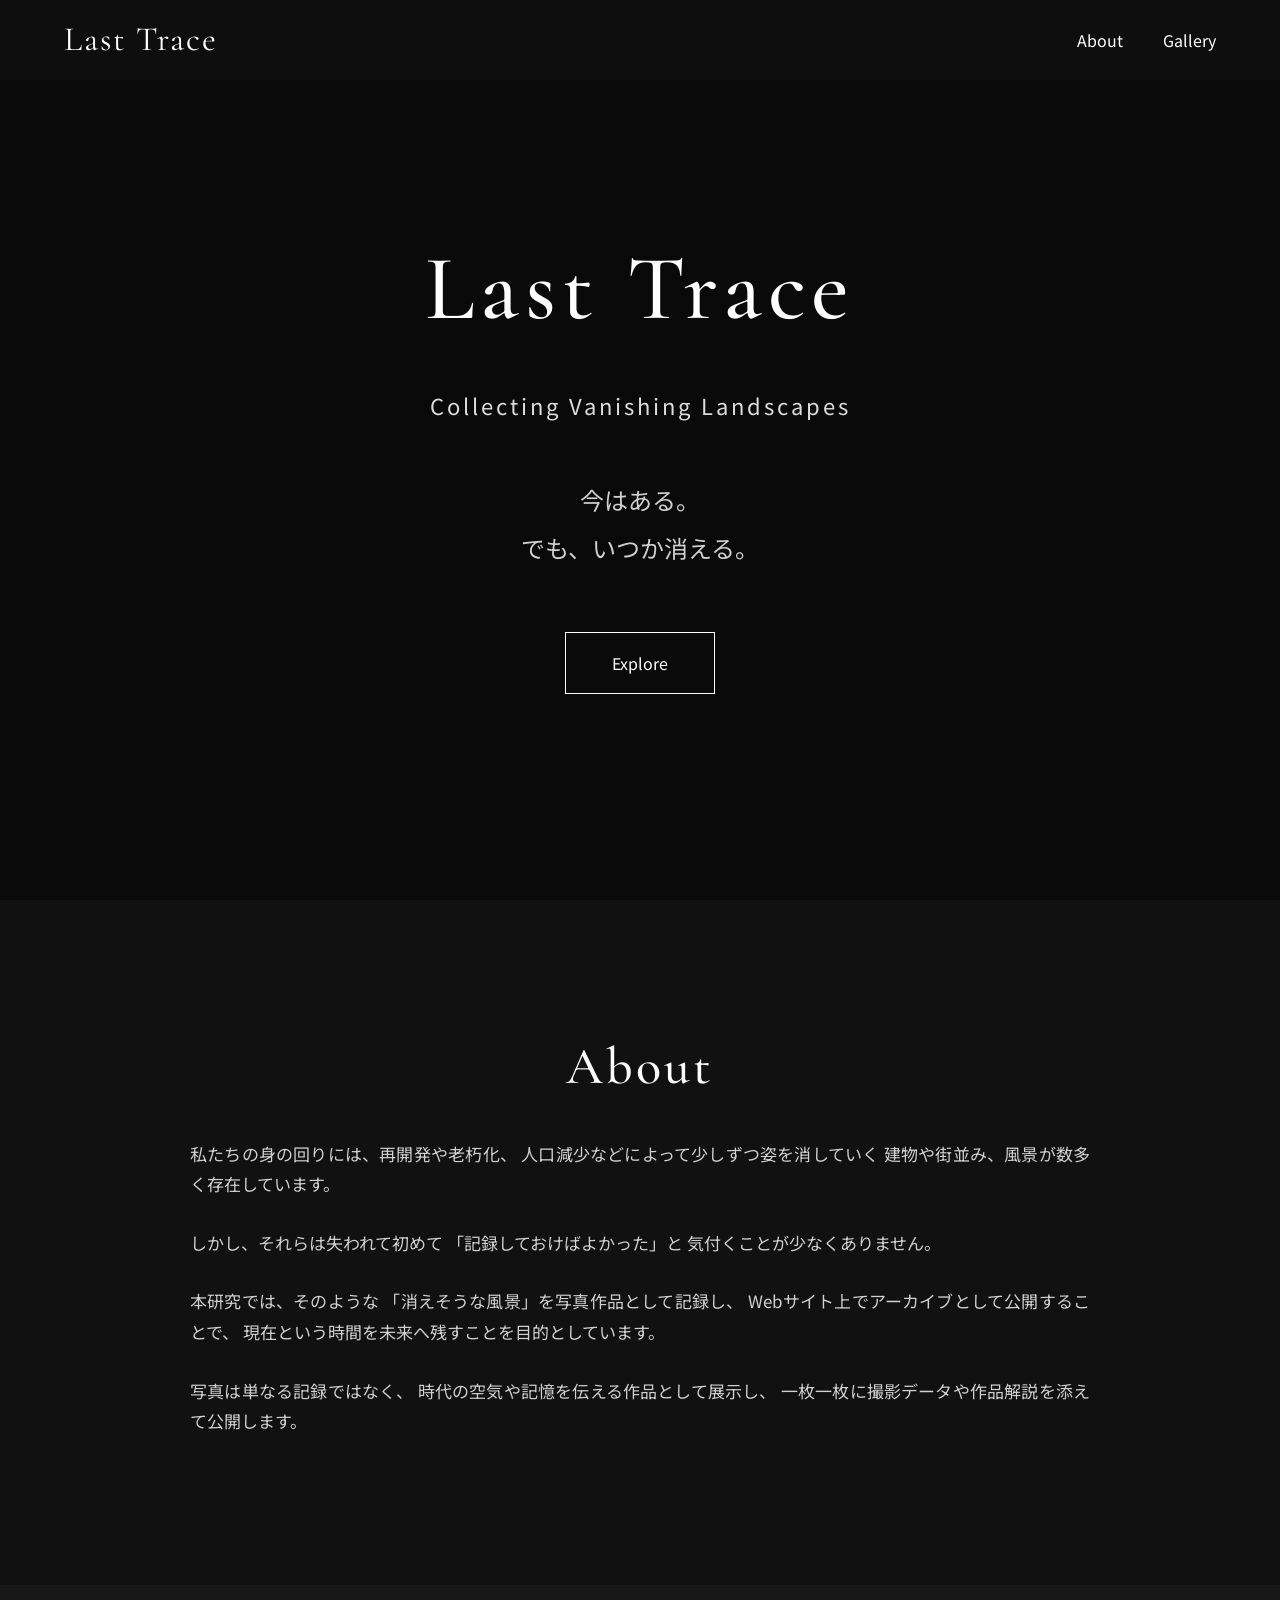
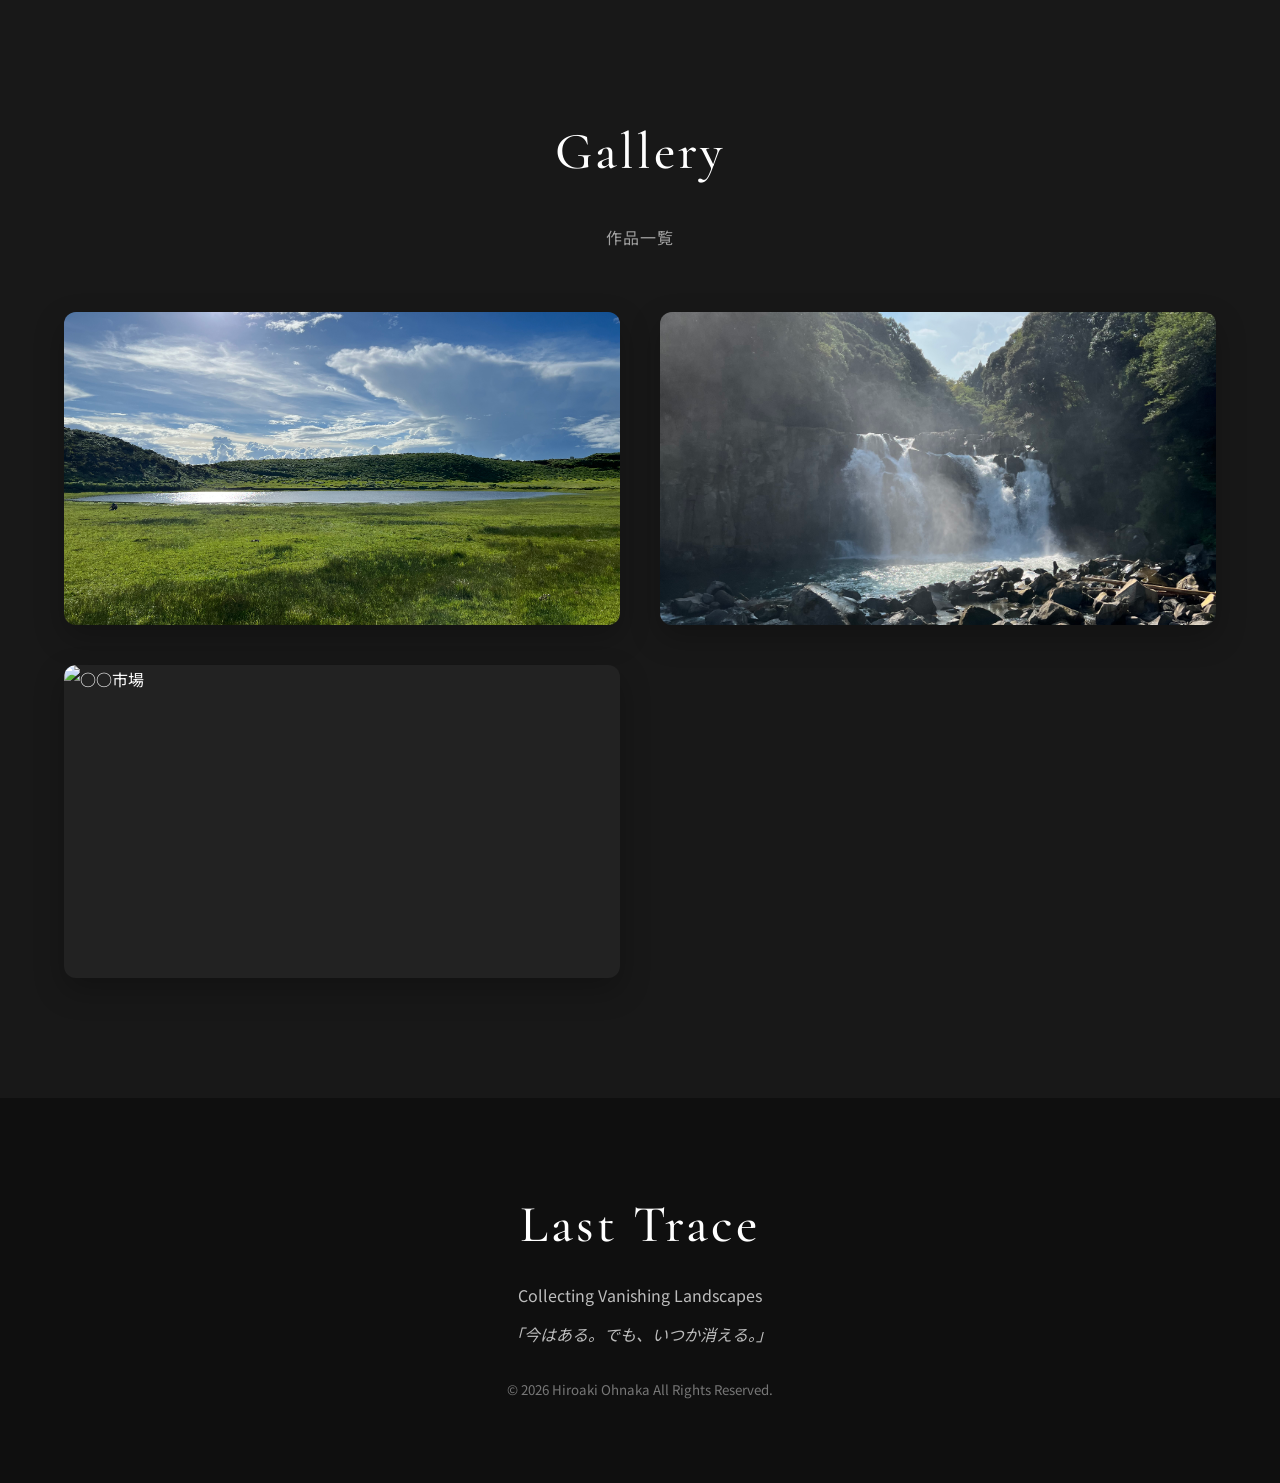
==== index.html @ 3a3859e5 "Add files via upload" ====
<!DOCTYPE html>
<html lang="ja">

<head>

    <meta charset="UTF-8">

    <meta name="viewport"
          content="width=device-width, initial-scale=1.0">

    <title>Last Trace | Collecting Vanishing Landscapes</title>

    <meta name="description"
          content="消えゆく風景を記録する写真アーカイブ">

    <!-- Google Fonts -->

    <link rel="preconnect"
          href="https://fonts.googleapis.com">

    <link rel="preconnect"
          href="https://fonts.gstatic.com"
          crossorigin>

    <link href="https://fonts.googleapis.com/css2?family=Cormorant+Garamond:wght@400;500;600&family=Noto+Sans+JP:wght@300;400;500;700&display=swap"
          rel="stylesheet">

    <link rel="stylesheet"
          href="style.css">

</head>

<body>

<!-- ===========================
 Header
============================ -->

<header class="header">

    <div class="container header-container">

        <a href="index.html"
           class="logo">

            Last Trace

        </a>

        <nav>

            <ul class="nav-menu">

                <li>

                    <a href="#about">

                        About

                    </a>

                </li>

                <li>

                    <a href="#gallery">

                        Gallery

                    </a>

                </li>

            </ul>

        </nav>

    </div>

</header>

<!-- ===========================
 Hero
============================ -->

<section class="hero">

    <div class="hero-overlay"></div>

    <div class="hero-content">

        <h1>

            Last Trace

        </h1>

        <p class="hero-subtitle">

            Collecting Vanishing Landscapes

        </p>

        <p class="hero-copy">

            今はある。<br>

            でも、いつか消える。

        </p>

        <a href="#about"
           class="hero-button">

            Explore

        </a>

    </div>

</section>

<!-- ===========================
 About
============================ -->

<section id="about">

    <div class="container">

        <h2>

            About

        </h2>

        <div class="about-content">

            <p>

                私たちの身の回りには、再開発や老朽化、
                人口減少などによって少しずつ姿を消していく
                建物や街並み、風景が数多く存在しています。

            </p>

            <p>

                しかし、それらは失われて初めて
                「記録しておけばよかった」と
                気付くことが少なくありません。

            </p>

            <p>

                本研究では、そのような
                「消えそうな風景」を写真作品として記録し、
                Webサイト上でアーカイブとして公開することで、
                現在という時間を未来へ残すことを目的としています。

            </p>

            <p>

                写真は単なる記録ではなく、
                時代の空気や記憶を伝える作品として展示し、
                一枚一枚に撮影データや作品解説を添えて公開します。

            </p>

        </div>

    </div>

</section>

<!-- ===========================
 Gallery
============================ -->

<section id="gallery">

    <div class="container">

        <h2>

            Gallery

        </h2>

        <p class="gallery-text">

            作品一覧

        </p>

        <!--
        ここにJavaScriptが作品を自動生成します
        -->

        <div id="gallery-grid">

        </div>

                <!-- Galleryはphotos.jsから自動生成されます -->

    </div>

</section>

<!-- ===========================
 Footer
============================ -->

<footer>

    <div class="container footer-content">

        <h2>

            Last Trace

        </h2>

        <p>

            Collecting Vanishing Landscapes

        </p>

        <p class="footer-message">

            「今はある。でも、いつか消える。」

        </p>

        <small>

            © 2026 Hiroaki Ohnaka All Rights Reserved.

        </small>

    </div>

</footer>

<!-- ===========================
 JavaScript
============================ -->

<script src="photos.js"></script>

<script src="script.js"></script>

</body>

</html>
---- style.css ----
/* ==========================================
   Last Trace
   Version 3.0
========================================== */

/* ---------- Reset ---------- */

* {
    margin: 0;
    padding: 0;
    box-sizing: border-box;
}

html {
    scroll-behavior: smooth;
}

body {
    background: #111;
    color: #fff;
    font-family: "Noto Sans JP", sans-serif;
    line-height: 1.8;
    overflow-x: hidden;
}

img {
    width: 100%;
    display: block;
}

a {
    text-decoration: none;
    color: inherit;
}

ul {
    list-style: none;
}

/* ---------- Common ---------- */

.container {
    width: min(90%, 1200px);
    margin: auto;
}

section {
    padding: 120px 0;
}

h1,
h2,
.logo {
    font-family: "Cormorant Garamond", serif;
}

h2 {
    font-size: 52px;
    font-weight: 500;
    letter-spacing: 3px;
    text-align: center;
    margin-bottom: 25px;
}

p {
    color: #d0d0d0;
}

/* ==========================================
   Header
========================================== */

.header {

    position: fixed;

    top: 0;

    left: 0;

    width: 100%;

    z-index: 1000;

    background: rgba(17,17,17,.82);

    backdrop-filter: blur(14px);

    transition: .4s;
}

.header-container {

    display: flex;

    justify-content: space-between;

    align-items: center;

    height: 80px;
}

.logo {

    font-size: 34px;

    letter-spacing: 2px;
}

.nav-menu {

    display: flex;

    gap: 40px;
}

.nav-menu a {

    position: relative;

    transition: .3s;
}

.nav-menu a::after {

    content: "";

    position: absolute;

    left: 0;

    bottom: -6px;

    width: 0;

    height: 1px;

    background: white;

    transition: .3s;
}

.nav-menu a:hover::after {

    width: 100%;
}

/* ==========================================
   Hero
========================================== */

.hero {

    position: relative;

    width: 100%;

    height: 100vh;

    display: flex;

    justify-content: center;

    align-items: center;

    background:

    linear-gradient(rgba(0,0,0,.45),
    rgba(0,0,0,.45)),

    url("images/hero.jpg");

    background-size: cover;

    background-position: center;

    text-align: center;
}

.hero-content {

    z-index: 2;
}

.hero h1 {

    font-size: 92px;

    font-weight: 500;

    letter-spacing: 6px;

    margin-bottom: 15px;
}

.hero-subtitle {

    font-size: 22px;

    letter-spacing: 3px;

    margin-bottom: 50px;

    color: #ddd;
}

.hero-copy {

    font-size: 24px;

    margin-bottom: 60px;

    line-height: 2;
}

.hero-button {

    display: inline-block;

    padding: 16px 46px;

    border: 1px solid white;

    transition: .35s;
}

.hero-button:hover {

    background: white;

    color: #111;
}

/* ==========================================
   About
========================================== */

#about{
    background:#111;
}

.about-content{
    max-width:900px;
    margin:0 auto;
}

.about-content p{
    font-size:17px;
    color:#d0d0d0;
    margin-bottom:28px;
    text-align:justify;
}

/* ==========================================
   Gallery
========================================== */

#gallery{
    background:#181818;
}

.gallery-text{
    text-align:center;
    color:#9f9f9f;
    margin-bottom:60px;
    letter-spacing:1px;
}

#gallery-grid{

    display:grid;

    grid-template-columns:repeat(2,minmax(0,1fr));

    gap:40px;
}

/* ---------- Gallery Card ---------- */

.gallery-card{

    position:relative;

    overflow:hidden;

    border-radius:12px;

    background:#222;

    transition:.35s;

    box-shadow:0 12px 30px rgba(0,0,0,.25);

}

.gallery-card:hover{

    transform:translateY(-8px);

    box-shadow:0 18px 40px rgba(0,0,0,.4);

}

.gallery-card img{

    width:100%;

    aspect-ratio:16 / 9;

    object-fit:cover;

    transition:.5s;

}

.gallery-card:hover img{

    transform:scale(1.05);

}

/* ---------- Overlay ---------- */

.gallery-overlay{

    position:absolute;

    inset:0;

    background:rgba(0,0,0,.55);

    display:flex;

    justify-content:flex-end;

    align-items:flex-start;

    flex-direction:column;

    padding:25px;

    opacity:0;

    transition:.35s;

}

.gallery-card:hover .gallery-overlay{

    opacity:1;

}

.gallery-overlay h3{

    font-family:"Cormorant Garamond",serif;

    font-size:30px;

    margin-bottom:8px;

    color:#fff;

}

.gallery-overlay p{

    color:#ddd;

    margin-bottom:14px;

}

.gallery-overlay span{

    color:#fff;

    border-bottom:1px solid rgba(255,255,255,.7);

    padding-bottom:4px;

    width:max-content;

}

/* ==========================================
   Footer
========================================== */

footer{

    background:#0f0f0f;

    padding:80px 20px;

    text-align:center;

}

.footer-content h2{

    margin-bottom:10px;

}

.footer-content p{

    color:#bdbdbd;

    margin-bottom:10px;

}

.footer-message{

    margin-bottom:25px !important;

    font-style:italic;

}

footer small{

    color:#777;

}

/* ==========================================
   Animation
========================================== */

.fade{

    opacity:0;

    transform:translateY(40px);

    transition:opacity .8s ease,
               transform .8s ease;

}

.fade.show{

    opacity:1;

    transform:translateY(0);

}

/* ==========================================
   Responsive
========================================== */

@media (max-width:1024px){

    .hero h1{

        font-size:72px;

    }

    .hero-subtitle{

        font-size:20px;

    }

    #gallery-grid{

        gap:28px;

    }

}

@media (max-width:768px){

    .header-container{

        flex-direction:column;

        justify-content:center;

        height:auto;

        padding:18px 0;

    }

    .nav-menu{

        gap:24px;

        margin-top:14px;

    }

    section{

        padding:90px 0;

    }

    .hero{

        padding:0 20px;

    }

    .hero h1{

        font-size:56px;

        line-height:1.2;

    }

    .hero-subtitle{

        font-size:16px;

        letter-spacing:2px;

        margin-bottom:35px;

    }

    .hero-copy{

        font-size:18px;

        margin-bottom:40px;

    }

    .hero-button{

        padding:14px 36px;

    }

    h2{

        font-size:38px;

    }

    .about-content p{

        font-size:16px;

    }

    #gallery-grid{

        grid-template-columns:1fr;

        gap:25px;

    }

    .gallery-overlay{

        opacity:1;

        background:linear-gradient(
            transparent,
            rgba(0,0,0,.75)
        );

        justify-content:flex-end;

    }

}
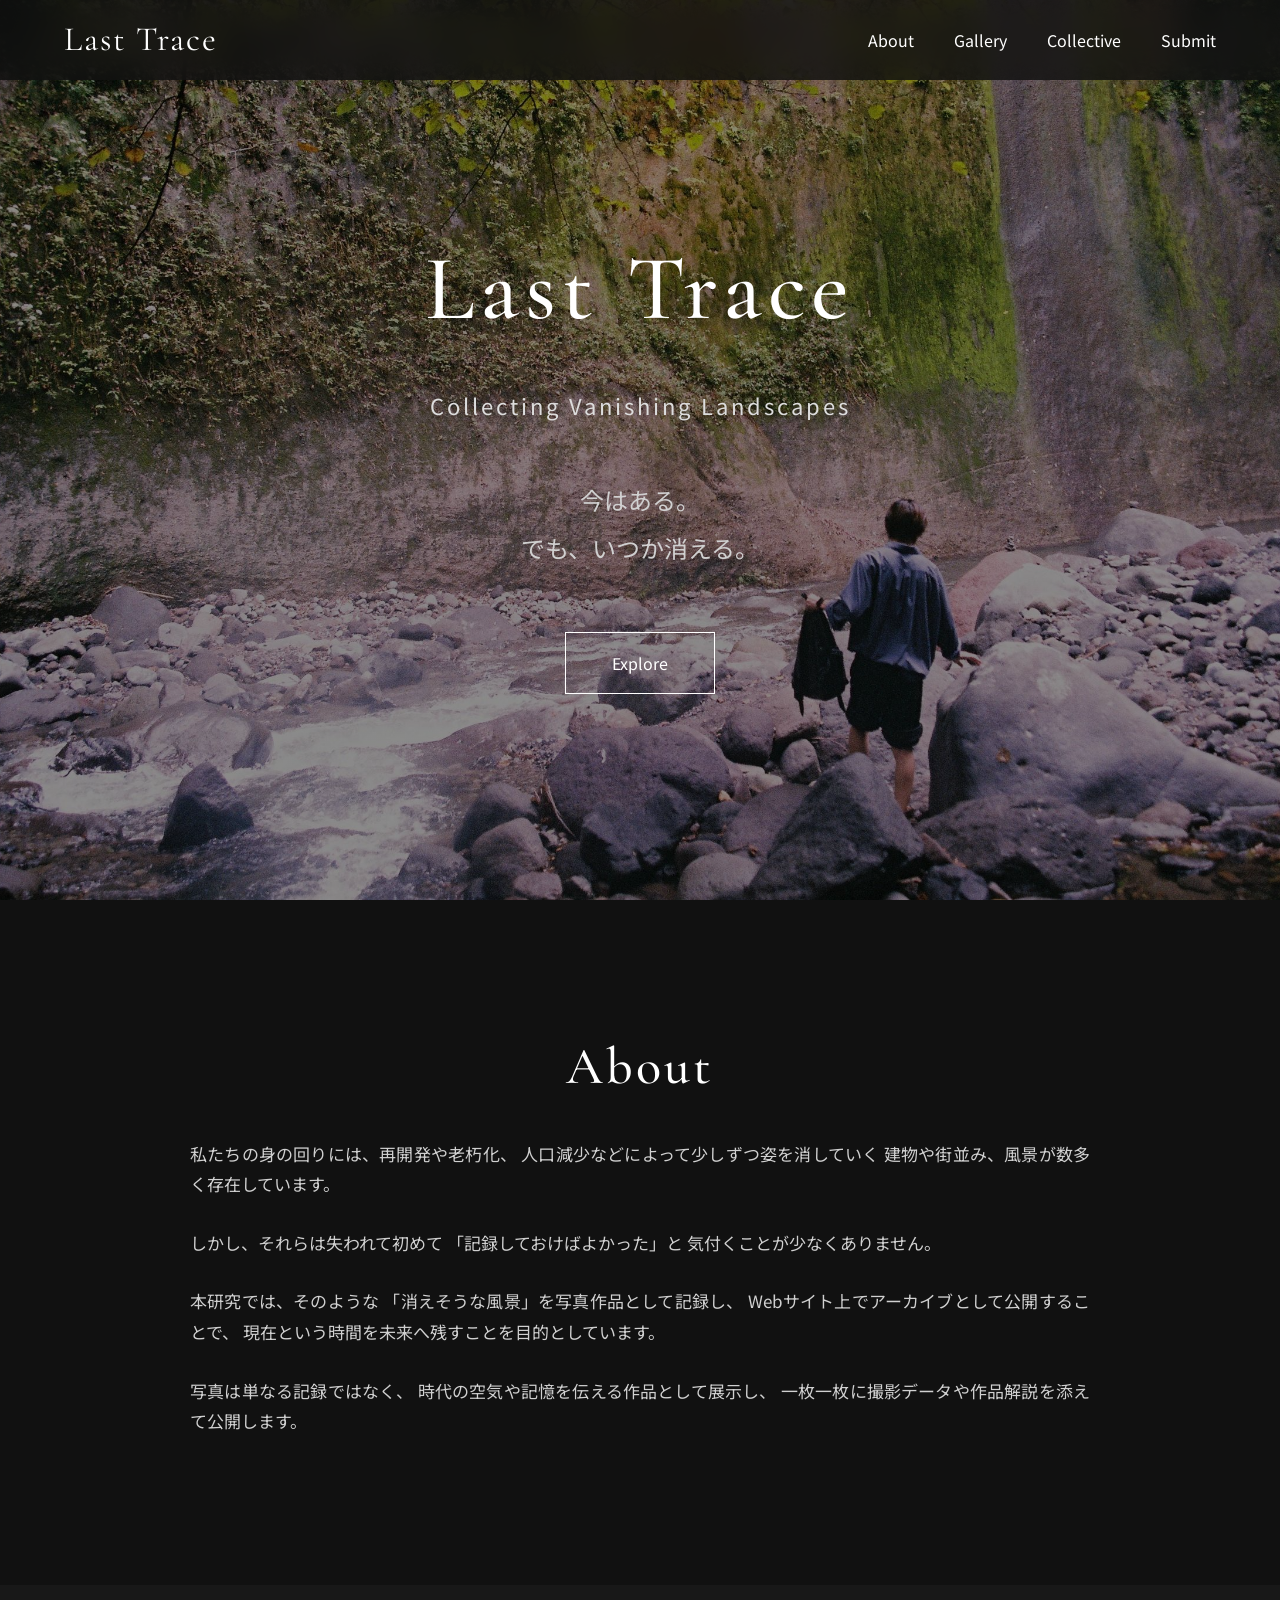
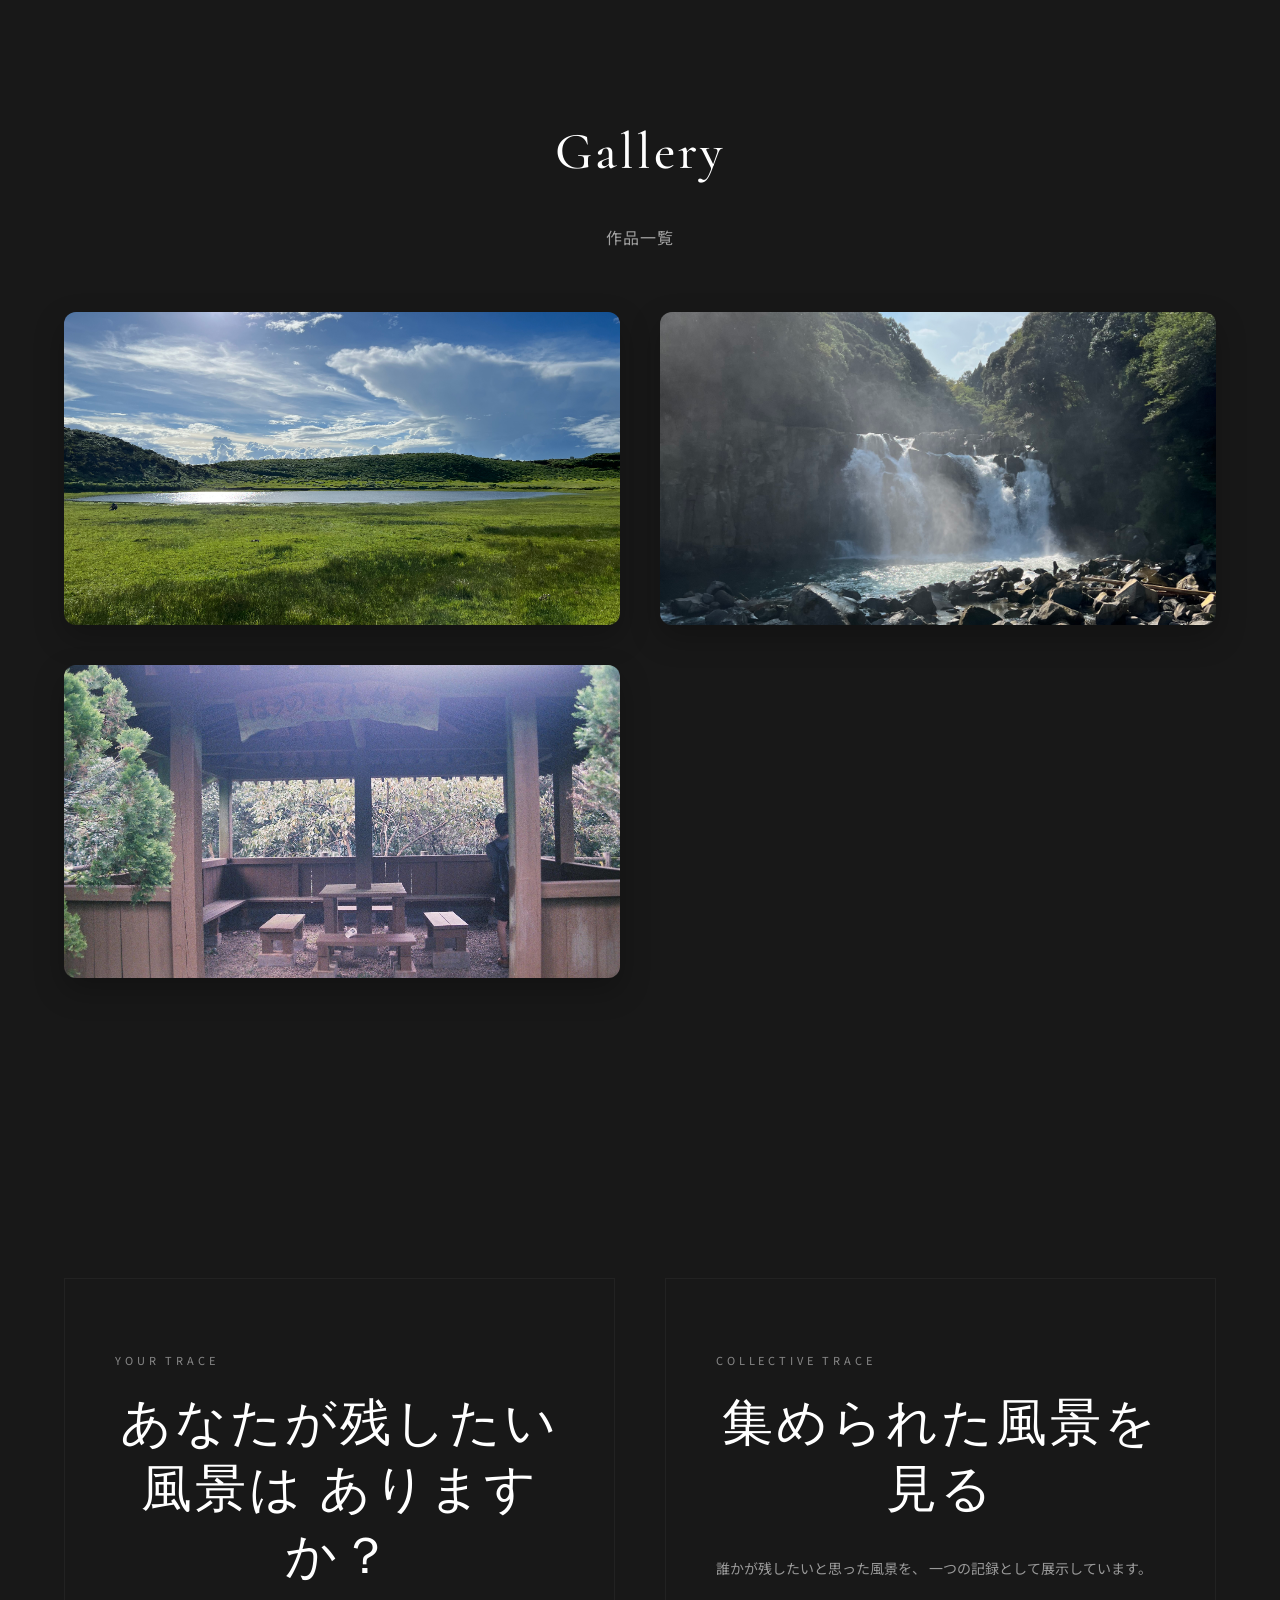
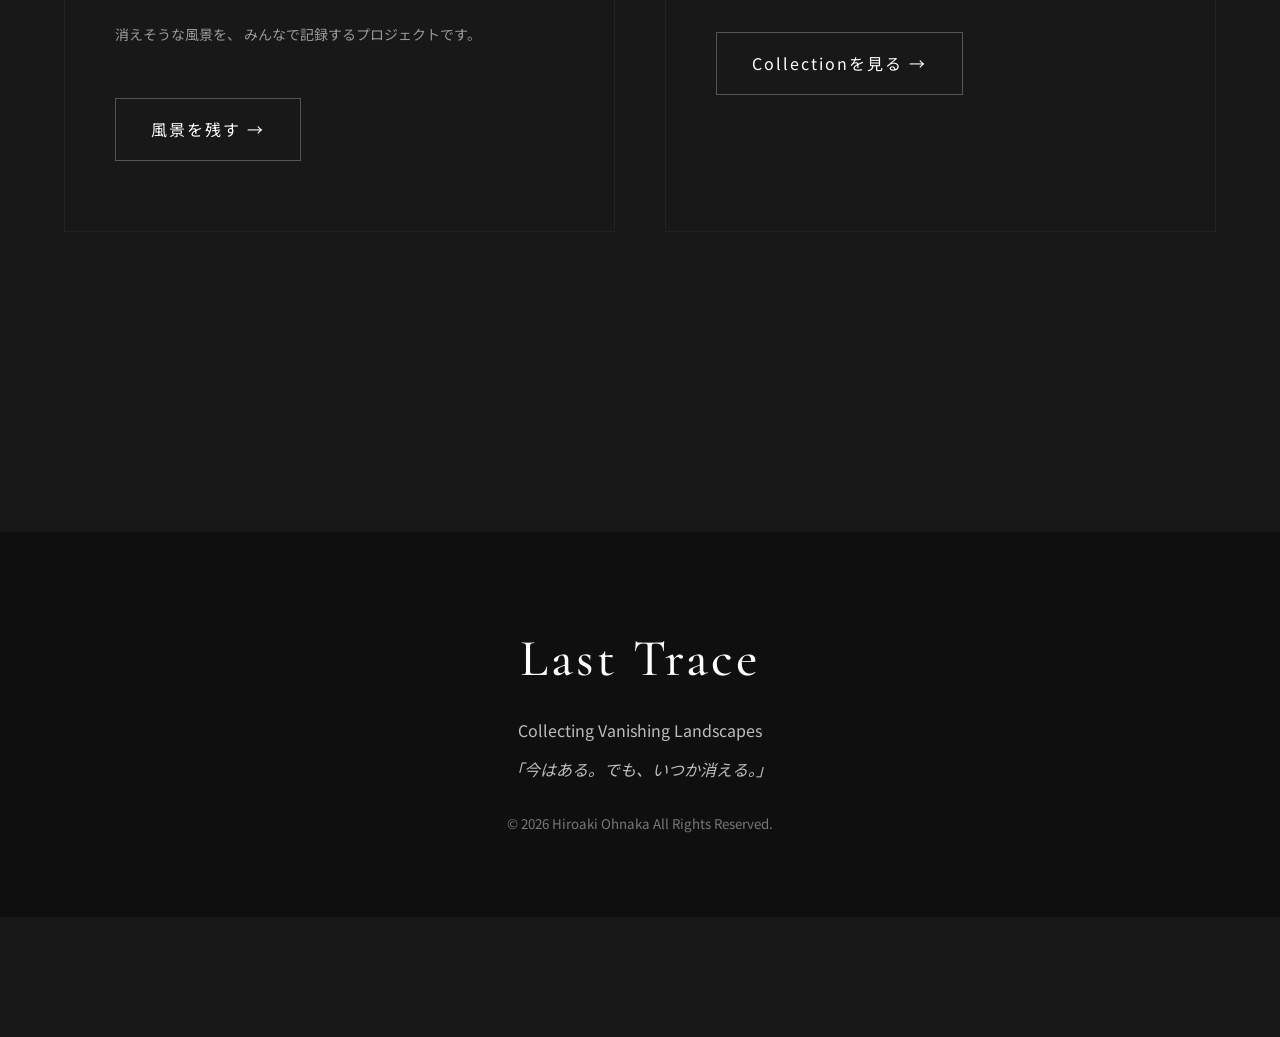
==== commit 7a382bf2: "Add files via upload" ====
--- a/index.html
+++ b/index.html
@@ -49,31 +49,54 @@
 
         <nav>
 
-            <ul class="nav-menu">
-
-                <li>
-
-                    <a href="#about">
-
-                        About
-
-                    </a>
-
-                </li>
-
-                <li>
-
-                    <a href="#gallery">
-
-                        Gallery
-
-                    </a>
-
-                </li>
-
-            </ul>
-
-        </nav>
+    <ul class="nav-menu">
+
+        <li>
+
+            <a href="#about">
+
+                About
+
+            </a>
+
+        </li>
+
+
+        <li>
+
+            <a href="#gallery">
+
+                Gallery
+
+            </a>
+
+        </li>
+
+
+        <li>
+
+            <a href="collective.html">
+
+                Collective
+
+            </a>
+
+        </li>
+
+
+        <li>
+
+            <a href="submit.html">
+
+                Submit
+
+            </a>
+
+        </li>
+
+    </ul>
+
+</nav>
 
     </div>
 
@@ -206,6 +229,61 @@
                 <!-- Galleryはphotos.jsから自動生成されます -->
 
     </div>
+<!-- ===========================
+ Participation
+============================ -->
+
+<section class="participation">
+
+    <div class="participation-box">
+
+        <p class="eyebrow">
+            YOUR TRACE
+        </p>
+
+        <h2>
+            あなたが残したい風景は
+            ありますか？
+        </h2>
+
+        <p>
+            消えそうな風景を、
+            みんなで記録するプロジェクトです。
+        </p>
+
+        <a href="submit.html"
+           class="participation-button">
+
+            風景を残す →
+
+        </a>
+
+    </div>
+
+
+    <div class="participation-box">
+
+        <p class="eyebrow">
+            COLLECTIVE TRACE
+        </p>
+
+        <h2>
+            集められた風景を見る
+        </h2>
+
+        <p>
+            誰かが残したいと思った風景を、
+            一つの記録として展示しています。
+        </p>
+
+        <a href="collective.html"
+           class="participation-button">
+
+            Collectionを見る →
+
+        </a>
+
+    </div>
 
 </section>
 
--- a/style.css
+++ b/style.css
@@ -573,4 +573,118 @@
 
     }
 
+}
+
+/* ==========================
+   Participation
+========================== */
+
+.participation {
+
+    width: 90%;
+
+    max-width: 1200px;
+
+    margin: 180px auto;
+
+    display: grid;
+
+    grid-template-columns: 1fr 1fr;
+
+    gap: 50px;
+
+}
+
+
+.participation-box {
+
+    border: 1px solid #222;
+
+    padding: 70px 50px;
+
+}
+
+
+.participation-box .eyebrow {
+
+    margin: 0;
+
+    color: #888;
+
+    font-size: 11px;
+
+    letter-spacing: 0.35em;
+
+}
+
+
+.participation-box h2 {
+
+    font-family:
+        "Cormorant Garamond",
+        serif;
+
+    font-size:
+        clamp(36px, 4vw, 56px);
+
+    font-weight: 400;
+
+    line-height: 1.3;
+
+    margin: 20px 0 30px;
+
+}
+
+
+.participation-box p {
+
+    color: #999;
+
+    line-height: 2;
+
+    font-size: 14px;
+
+}
+
+
+.participation-button {
+
+    display: inline-block;
+
+    margin-top: 50px;
+
+    padding: 16px 35px;
+
+    border: 1px solid #555;
+
+    color: white;
+
+    text-decoration: none;
+
+    letter-spacing: 2px;
+
+    transition: 0.3s;
+
+}
+
+
+.participation-button:hover {
+
+    background: white;
+
+    color: black;
+
+}
+
+
+@media (max-width: 768px) {
+
+    .participation {
+
+        grid-template-columns: 1fr;
+
+        margin: 120px auto;
+
+    }
+
 }
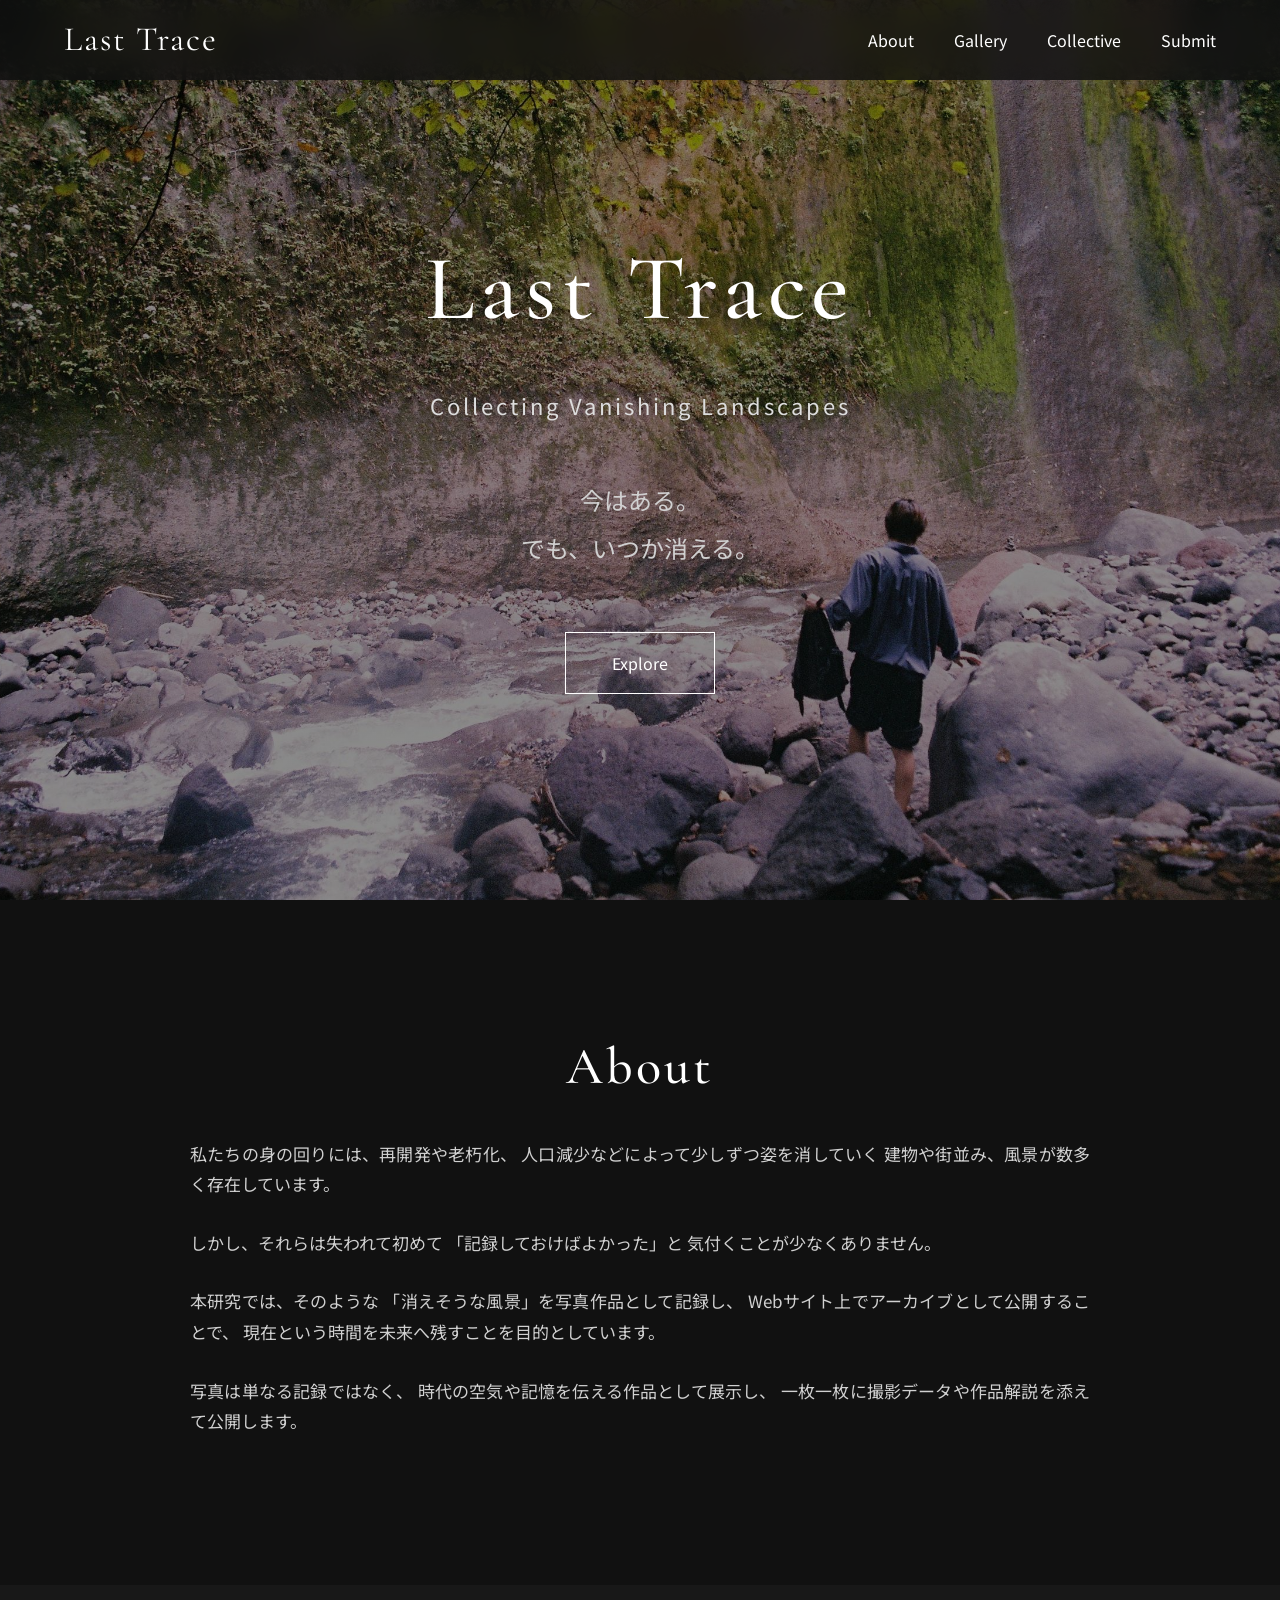
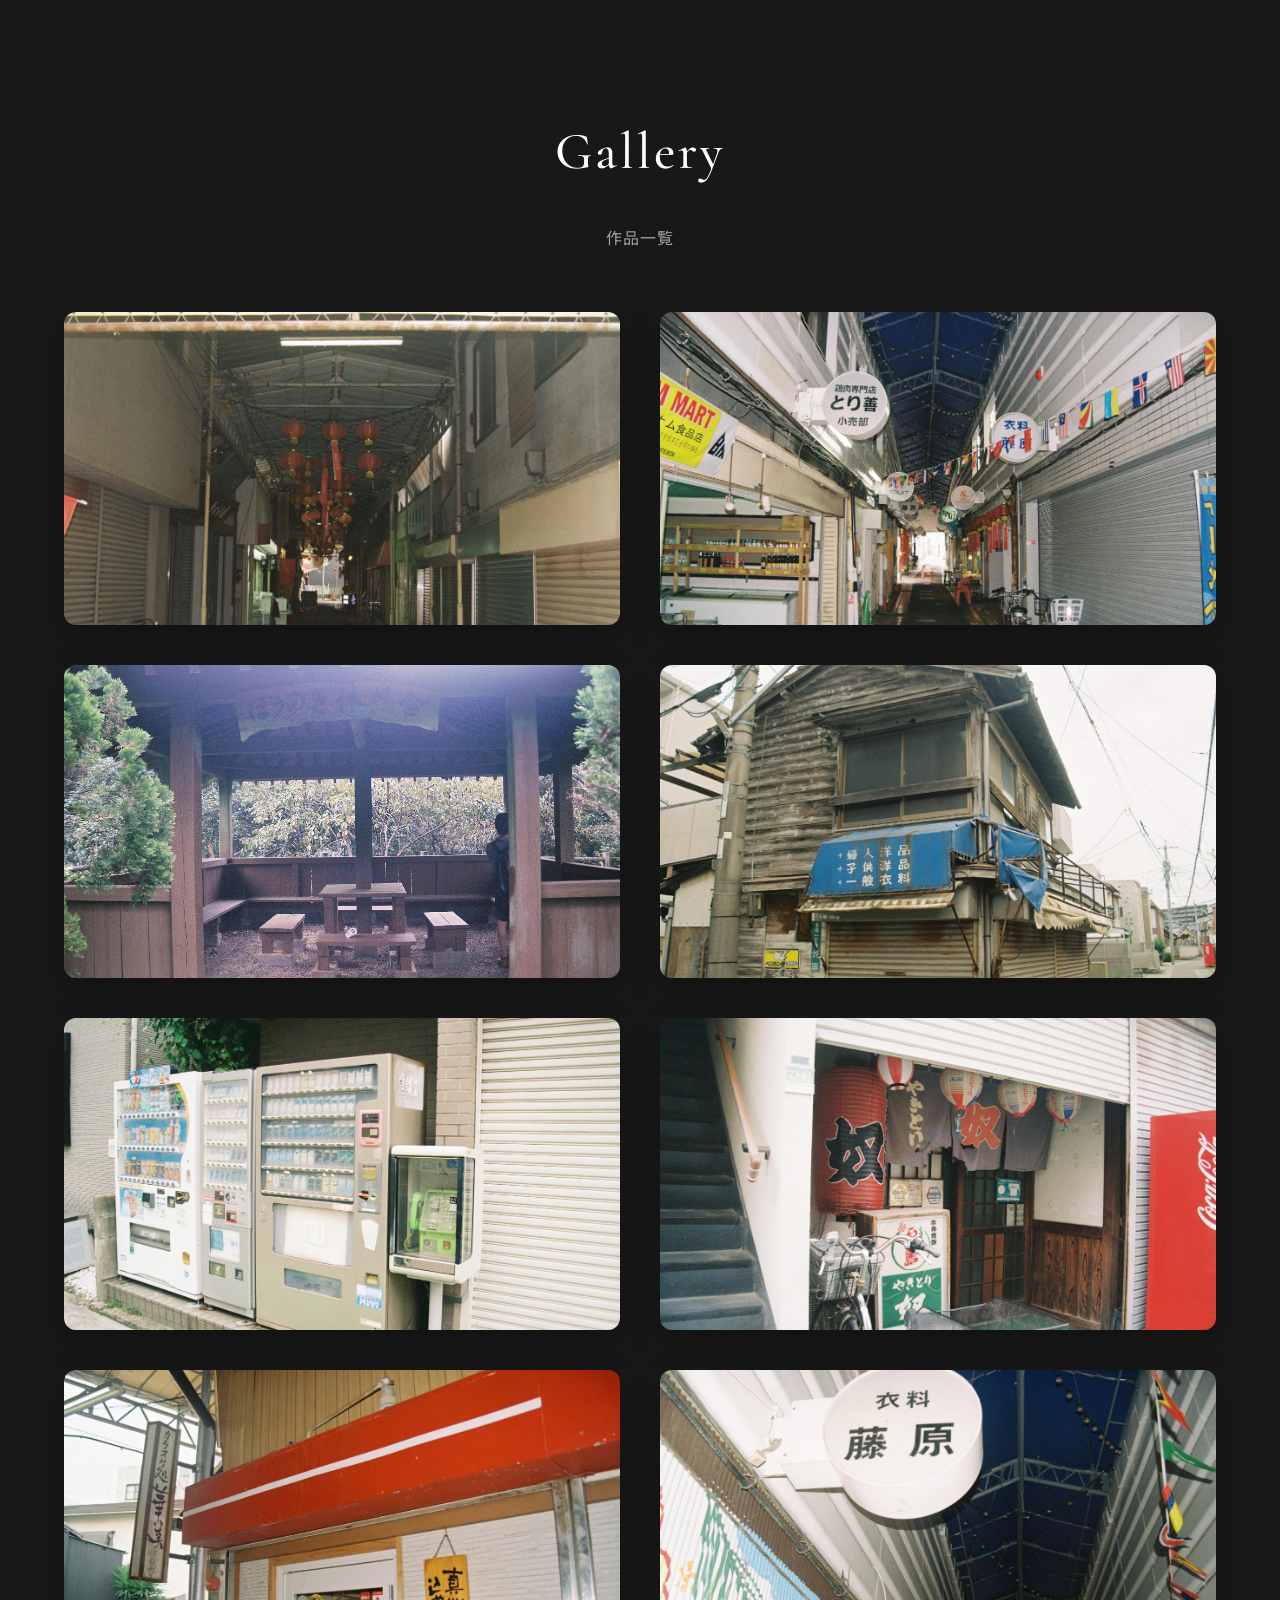
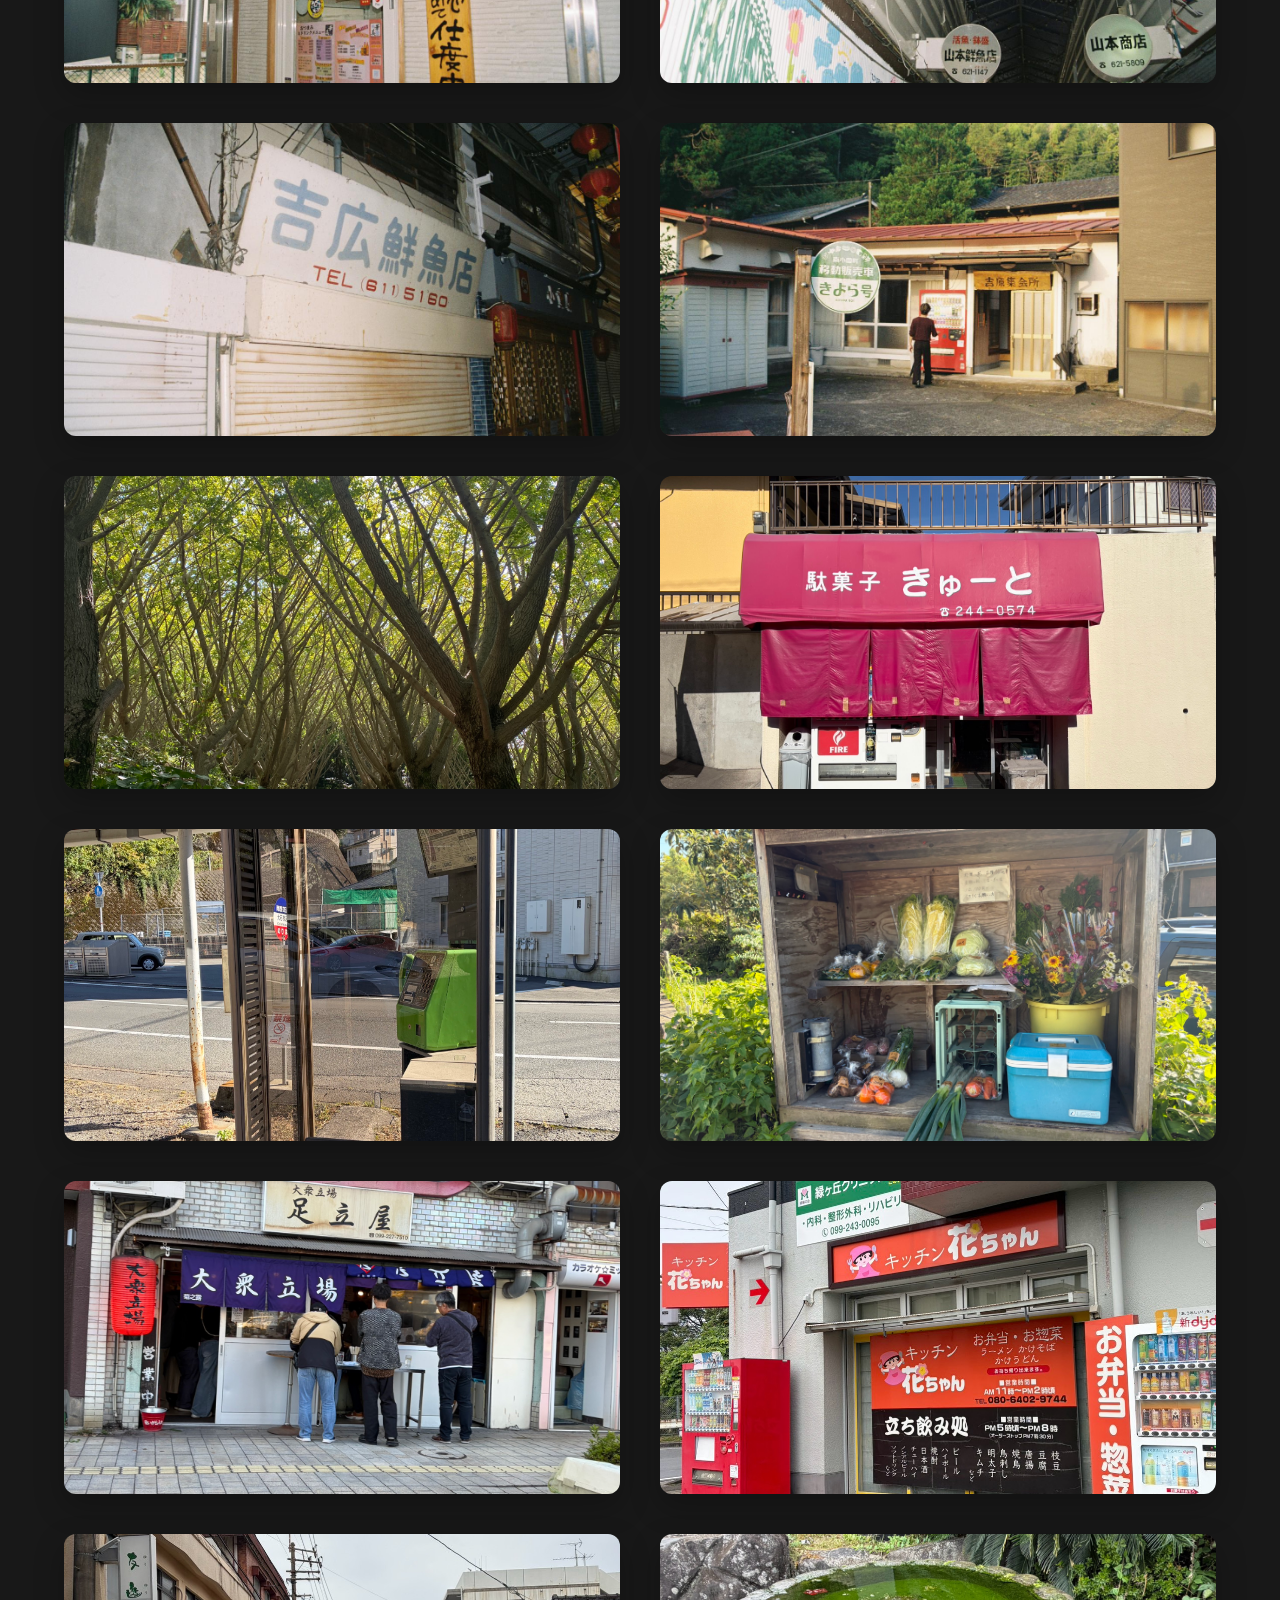
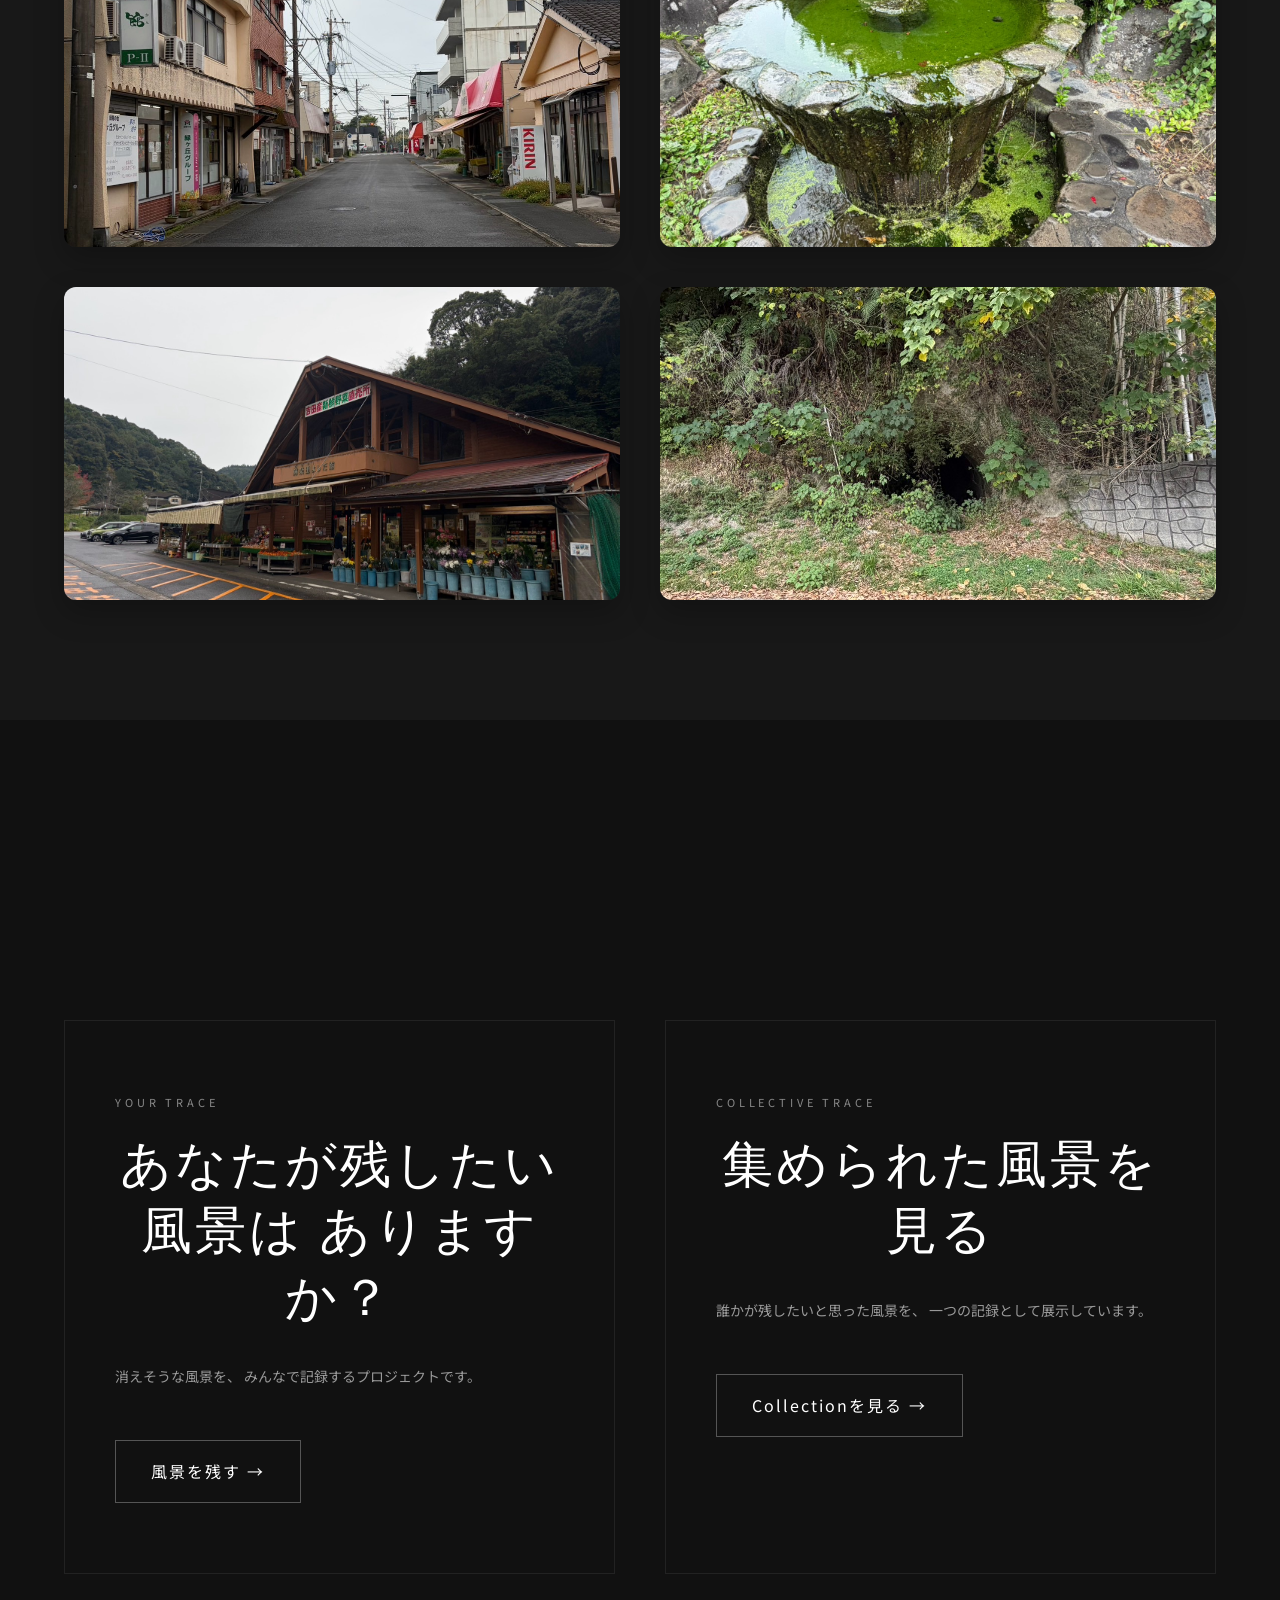
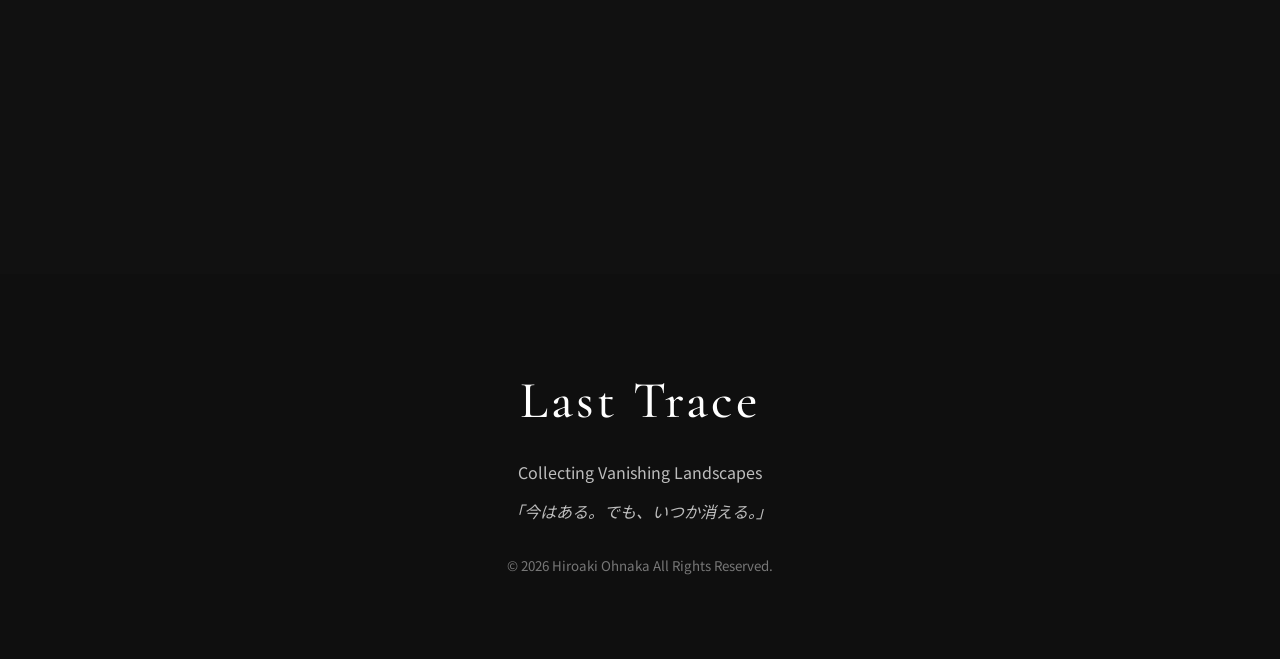
==== commit 3c6cd046: "Fix indentation and formatting in index.html" ====
--- a/index.html
+++ b/index.html
@@ -222,13 +222,14 @@
         ここにJavaScriptが作品を自動生成します
         -->
 
-        <div id="gallery-grid">
-
+                <div id="gallery-grid">
         </div>
 
-                <!-- Galleryはphotos.jsから自動生成されます -->
-
-    </div>
+        <!-- Galleryはphotos.jsから自動生成されます -->
+
+    </div>
+
+</section>
 <!-- ===========================
  Participation
 ============================ -->
@@ -333,4 +334,4 @@
 
 </body>
 
-</html>+</html>
